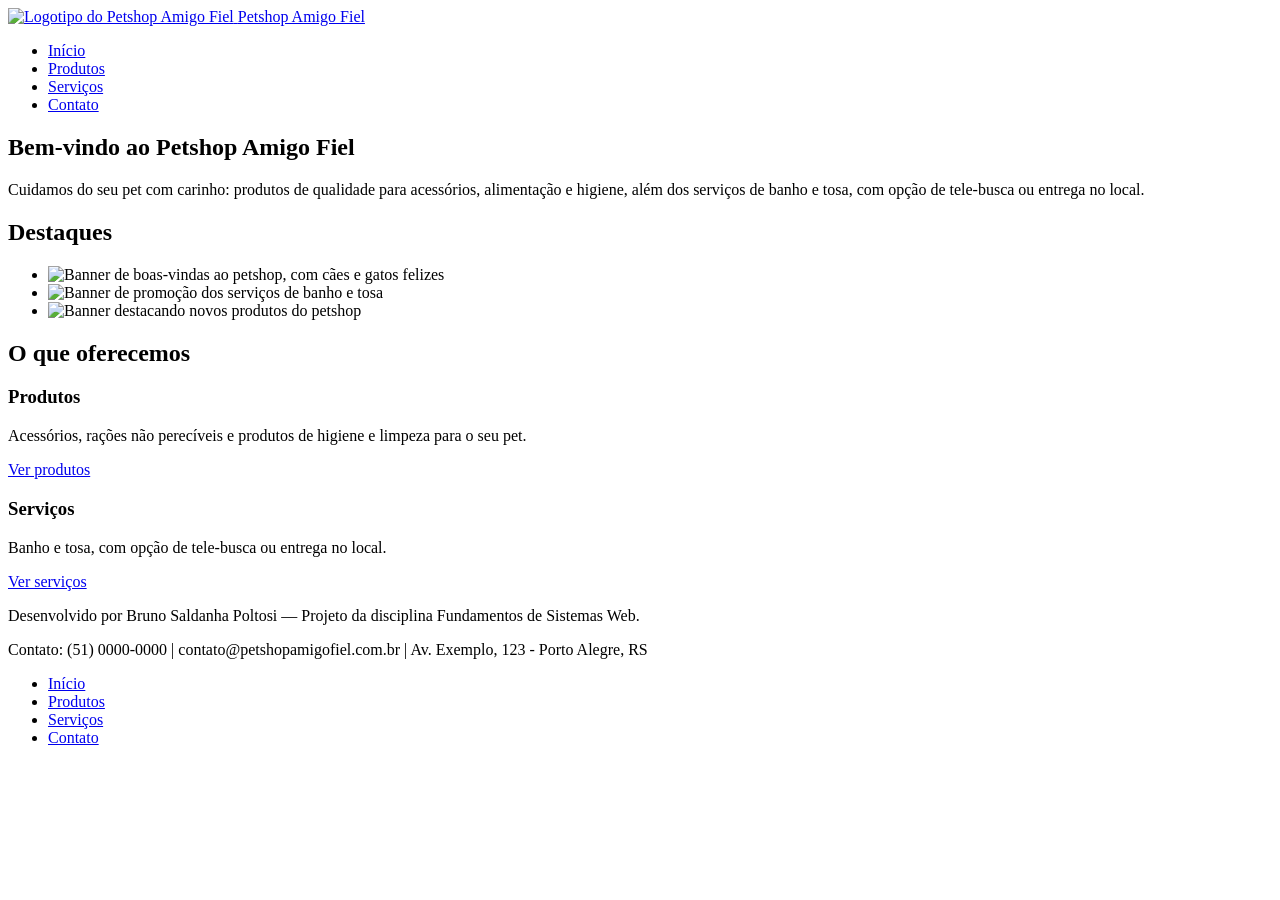
==== index.html @ 3f53be93 "Rename Index.html to index.html" ====
<!DOCTYPE html>
<html lang="pt-br">
<head>
  <meta charset="UTF-8">
  <meta name="viewport" content="width=device-width, initial-scale=1.0">
  <title>Petshop Amigo Fiel | Início</title>
</head>
<body>

  <!-- HEADER PADRÃO - manter idêntico em todas as páginas (index, produtos, servicos, contato) -->
  <header>
    <div class="container">
      <a href="index.html" class="logo-link">
        <img src="images/layout/logo-petshop.png" alt="Logotipo do Petshop Amigo Fiel" class="logo">
        <span class="site-title">Petshop Amigo Fiel</span>
      </a>
      <nav class="navbar">
        <ul class="navbar-nav">
          <li class="nav-item"><a class="nav-link" href="index.html">Início</a></li>
          <li class="nav-item"><a class="nav-link" href="produtos.html">Produtos</a></li>
          <li class="nav-item"><a class="nav-link" href="servicos.html">Serviços</a></li>
          <li class="nav-item"><a class="nav-link" href="contato.html">Contato</a></li>
        </ul>
      </nav>
    </div>
  </header>
  <!-- FIM DO HEADER PADRÃO -->

  <main>
    <div class="container">

      <section class="hero">
        <h1>Bem-vindo ao Petshop Amigo Fiel</h1>
        <p>
          Cuidamos do seu pet com carinho: produtos de qualidade para acessórios, alimentação
          e higiene, além dos serviços de banho e tosa, com opção de tele-busca ou entrega no local.
        </p>
      </section>
      <section id="carrossel-banners" class="banners">
        <h2>Destaques</h2>
        <ul class="banner-list">
          <li>
            <img src="images/banner/banner-boas-vindas.jpg" alt="Banner de boas-vindas ao petshop, com cães e gatos felizes">
          </li>
          <li>
            <img src="images/banner/banner-promocao-banho-tosa.jpg" alt="Banner de promoção dos serviços de banho e tosa">
          </li>
          <li>
            <img src="images/banner/banner-novos-produtos.jpg" alt="Banner destacando novos produtos do petshop">
          </li>
        </ul>
      </section>
      <section class="resumo">
        <h2>O que oferecemos</h2>
        <div class="row">
          <article class="col">
            <h3>Produtos</h3>
            <p>Acessórios, rações não perecíveis e produtos de higiene e limpeza para o seu pet.</p>
            <a href="produtos.html">Ver produtos</a>
          </article>
          <article class="col">
            <h3>Serviços</h3>
            <p>Banho e tosa, com opção de tele-busca ou entrega no local.</p>
            <a href="servicos.html">Ver serviços</a>
          </article>
        </div>
      </section>
    </div>
  </main>

  <!-- FOOTER PADRÃO - manter idêntico em todas as páginas -->
  <footer>
    <div class="container">
      <p>Desenvolvido por Bruno Saldanha Poltosi — Projeto da disciplina Fundamentos de Sistemas Web.</p>
      <p>Contato: (51) 0000-0000 | contato@petshopamigofiel.com.br | Av. Exemplo, 123 - Porto Alegre, RS</p>
      <nav>
        <ul class="footer-nav">
          <li><a href="index.html">Início</a></li>
          <li><a href="produtos.html">Produtos</a></li>
          <li><a href="servicos.html">Serviços</a></li>
          <li><a href="contato.html">Contato</a></li>
        </ul>
      </nav>
    </div>
  </footer>
  <!-- FIM DO FOOTER PADRÃO -->
</body>
</html>
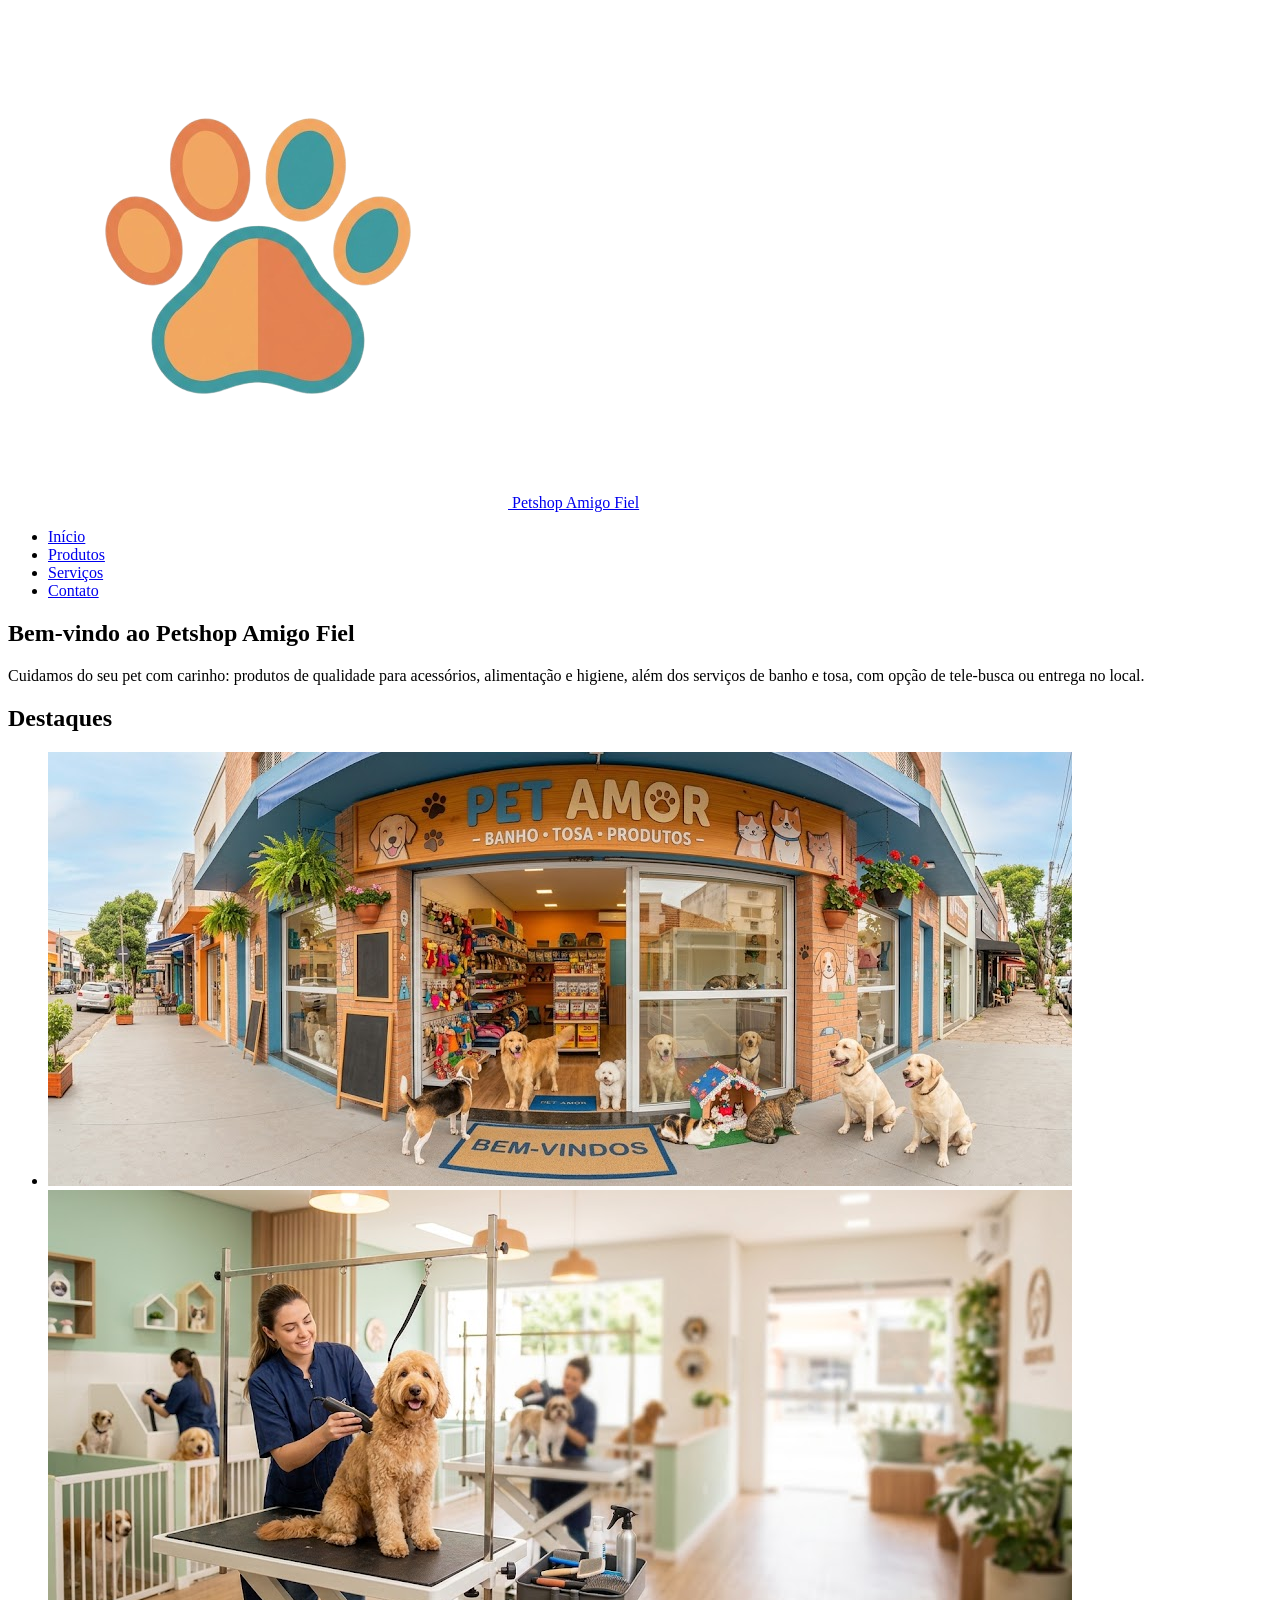
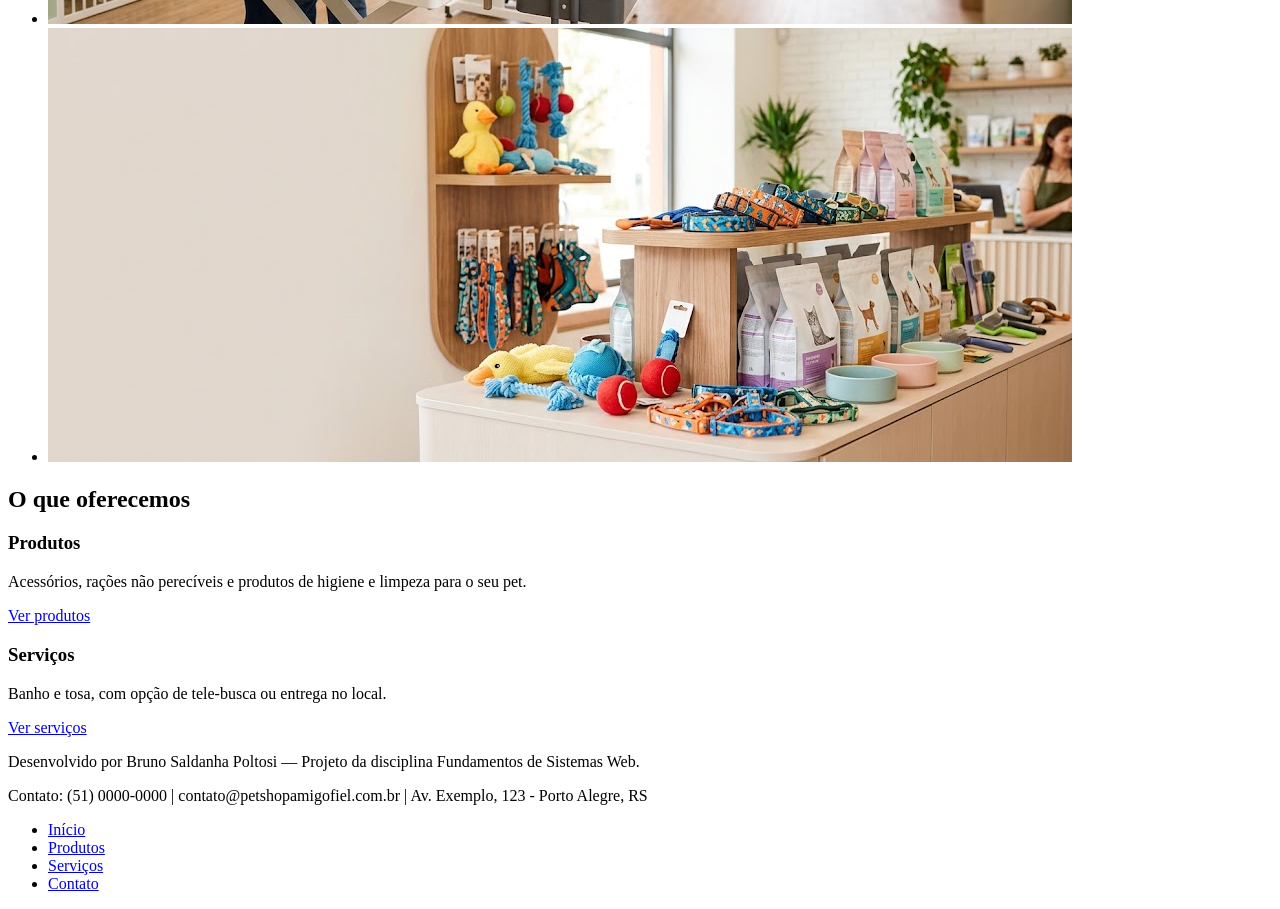
==== commit d5afbbf8: "Corrige a capitalização do atributo lang em arquivos HTML e altera títulos de serviços para h2" ====
--- a/index.html
+++ b/index.html
@@ -1,5 +1,5 @@
 <!DOCTYPE html>
-<html lang="pt-br">
+<html lang="pt-BR">
 <head>
   <meta charset="UTF-8">
   <meta name="viewport" content="width=device-width, initial-scale=1.0">
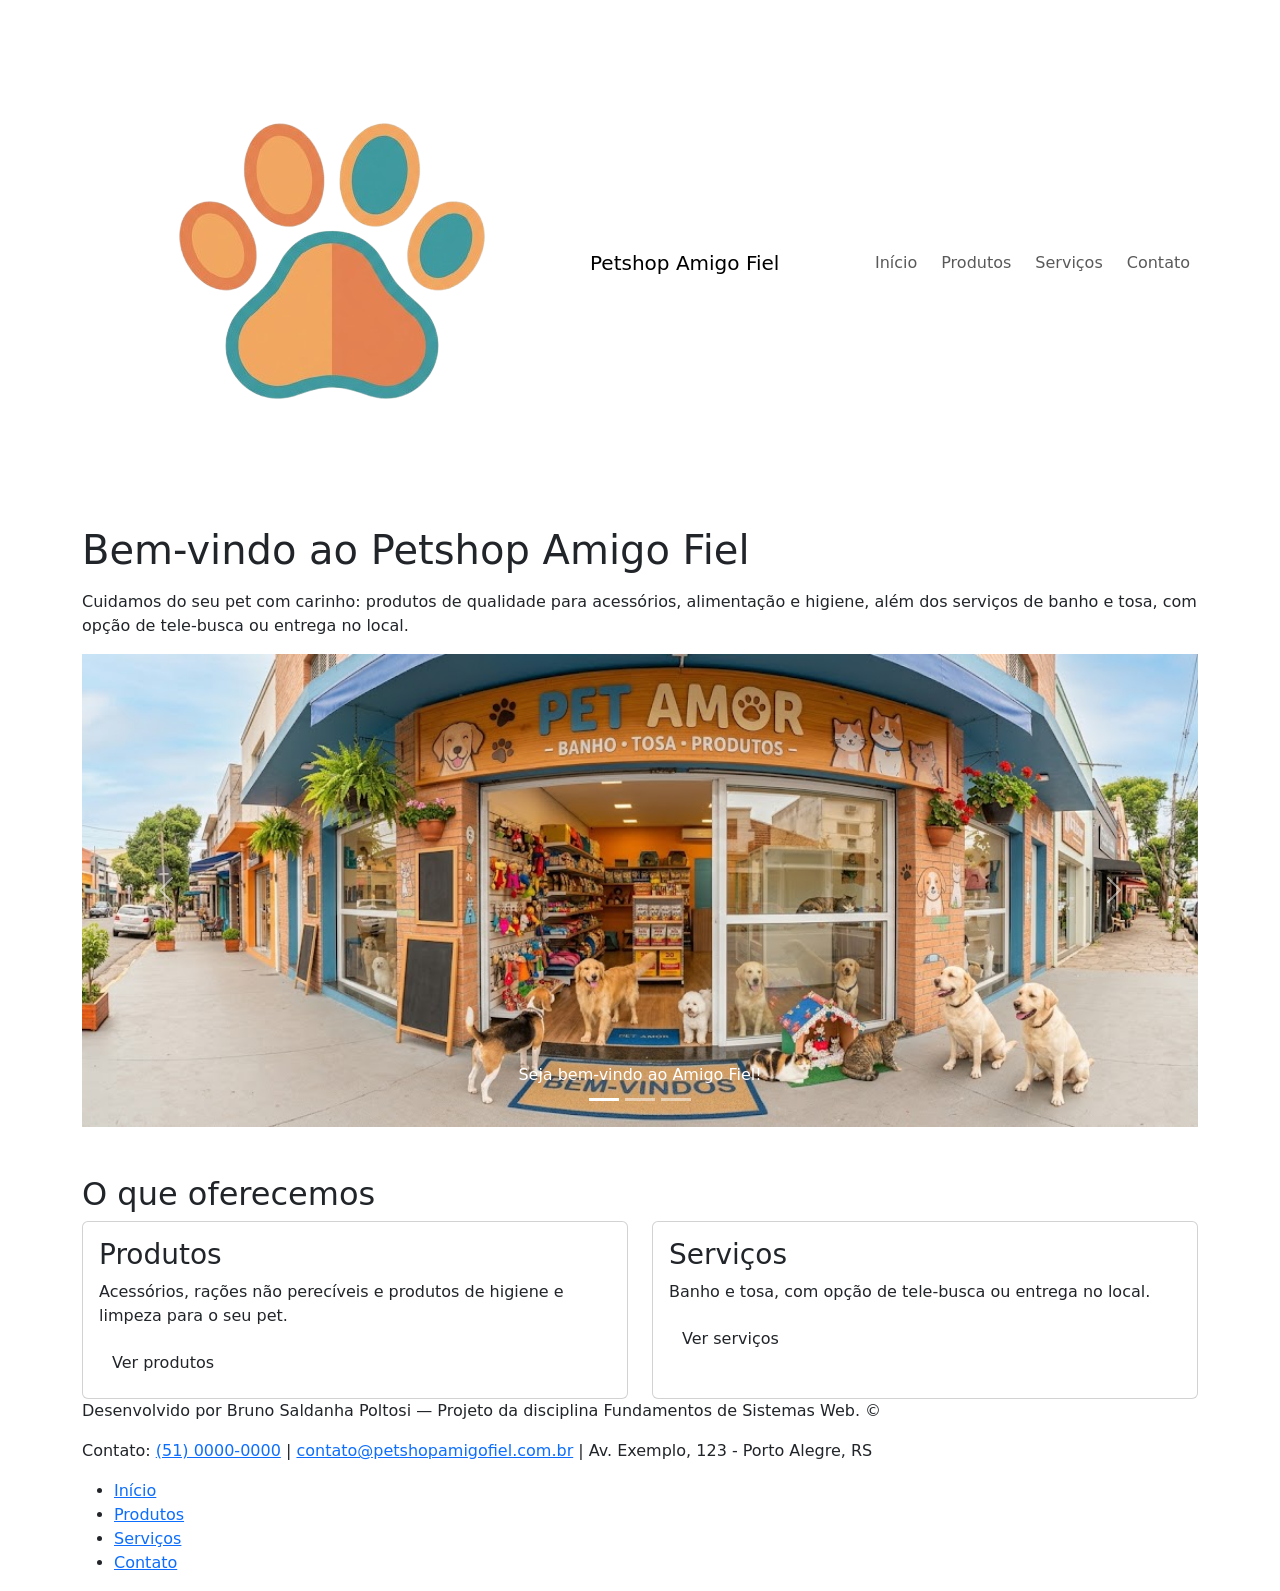
==== commit 80b54502: "Refactor HTML structure and enhance accessibility across index, produtos, and servicos pages - Updat" ====
--- a/index.html
+++ b/index.html
@@ -4,64 +4,123 @@
   <meta charset="UTF-8">
   <meta name="viewport" content="width=device-width, initial-scale=1.0">
   <title>Petshop Amigo Fiel | Início</title>
+
+  <!-- Tipografia da marca -->
+  <link rel="preconnect" href="https://fonts.googleapis.com">
+  <link rel="preconnect" href="https://fonts.gstatic.com" crossorigin>
+  <link href="https://fonts.googleapis.com/css2?family=Fraunces:opsz,wght@9..144,400;9..144,600;9..144,700&family=Nunito+Sans:wght@400;600;700&display=swap" rel="stylesheet">
+
+  <!-- Bootstrap 5.3 (CSS) -->
+  <link href="https://cdn.jsdelivr.net/npm/bootstrap@5.3.3/dist/css/bootstrap.min.css" rel="stylesheet">
+
+  <!-- Identidade visual própria do Petshop Amigo Fiel (carregada depois do Bootstrap para poder sobrescrevê-lo) -->
+  <link rel="stylesheet" href="css/estilo.css">
 </head>
 <body>
 
+  <!-- Link de acessibilidade: permite pular a navegação repetida via teclado -->
+  <a href="#conteudo-principal" class="visually-hidden-focusable skip-link">Pular para o conteúdo principal</a>
+
   <!-- HEADER PADRÃO - manter idêntico em todas as páginas (index, produtos, servicos, contato) -->
-  <header>
-    <div class="container">
-      <a href="index.html" class="logo-link">
-        <img src="images/layout/logo-petshop.png" alt="Logotipo do Petshop Amigo Fiel" class="logo">
-        <span class="site-title">Petshop Amigo Fiel</span>
-      </a>
-      <nav class="navbar">
-        <ul class="navbar-nav">
-          <li class="nav-item"><a class="nav-link" href="index.html">Início</a></li>
-          <li class="nav-item"><a class="nav-link" href="produtos.html">Produtos</a></li>
-          <li class="nav-item"><a class="nav-link" href="servicos.html">Serviços</a></li>
-          <li class="nav-item"><a class="nav-link" href="contato.html">Contato</a></li>
-        </ul>
-      </nav>
-    </div>
+  <header class="navbar-petshop">
+    <nav class="navbar navbar-expand-lg navbar-petshop" aria-label="Navegação principal">
+      <div class="container">
+        <a href="index.html" class="navbar-brand logo-link d-flex align-items-center gap-2">
+          <img src="images/layout/logo-petshop.png" alt="Logotipo do Petshop Amigo Fiel" class="logo">
+          <span class="site-title">Petshop Amigo Fiel</span>
+        </a>
+        <button class="navbar-toggler" type="button" data-bs-toggle="collapse" data-bs-target="#menuPrincipal"
+          aria-controls="menuPrincipal" aria-expanded="false" aria-label="Abrir menu de navegação">
+          <span class="navbar-toggler-icon"></span>
+        </button>
+        <div class="collapse navbar-collapse" id="menuPrincipal">
+          <ul class="navbar-nav ms-auto mb-2 mb-lg-0 gap-lg-2">
+            <li class="nav-item"><a class="nav-link" href="index.html">Início</a></li>
+            <li class="nav-item"><a class="nav-link" href="produtos.html">Produtos</a></li>
+            <li class="nav-item"><a class="nav-link" href="servicos.html">Serviços</a></li>
+            <li class="nav-item"><a class="nav-link" href="contato.html">Contato</a></li>
+          </ul>
+        </div>
+      </div>
+    </nav>
   </header>
   <!-- FIM DO HEADER PADRÃO -->
 
-  <main>
+  <main id="conteudo-principal" tabindex="-1">
     <div class="container">
 
       <section class="hero">
         <h1>Bem-vindo ao Petshop Amigo Fiel</h1>
+        <span class="marca-linha" aria-hidden="true"></span>
+        <p id="saudacao-dinamica" role="status"></p>
         <p>
           Cuidamos do seu pet com carinho: produtos de qualidade para acessórios, alimentação
           e higiene, além dos serviços de banho e tosa, com opção de tele-busca ou entrega no local.
         </p>
       </section>
-      <section id="carrossel-banners" class="banners">
-        <h2>Destaques</h2>
-        <ul class="banner-list">
-          <li>
-            <img src="images/banner/banner-boas-vindas.jpg" alt="Banner de boas-vindas ao petshop, com cães e gatos felizes">
-          </li>
-          <li>
-            <img src="images/banner/banner-promocao-banho-tosa.jpg" alt="Banner de promoção dos serviços de banho e tosa">
-          </li>
-          <li>
-            <img src="images/banner/banner-novos-produtos.jpg" alt="Banner destacando novos produtos do petshop">
-          </li>
-        </ul>
+
+      <!-- Carrossel Bootstrap com os destaques do petshop -->
+      <section class="banners" aria-label="Destaques do petshop">
+        <h2 class="visually-hidden">Destaques</h2>
+        <div id="carrossel-banners" class="carousel slide mb-5" data-bs-ride="carousel">
+          <div class="carousel-indicators">
+            <button type="button" data-bs-target="#carrossel-banners" data-bs-slide-to="0" class="active"
+              aria-current="true" aria-label="Slide 1: boas-vindas"></button>
+            <button type="button" data-bs-target="#carrossel-banners" data-bs-slide-to="1"
+              aria-label="Slide 2: promoção de banho e tosa"></button>
+            <button type="button" data-bs-target="#carrossel-banners" data-bs-slide-to="2"
+              aria-label="Slide 3: novos produtos"></button>
+          </div>
+          <div class="carousel-inner">
+            <div class="carousel-item active">
+              <img src="images/banner/banner-boas-vindas.jpg" class="d-block w-100"
+                alt="Banner de boas-vindas ao petshop, com cães e gatos felizes">
+              <div class="carousel-caption d-none d-md-block">
+                <p class="mb-0">Seja bem-vindo ao Amigo Fiel!</p>
+              </div>
+            </div>
+            <div class="carousel-item">
+              <img src="images/banner/banner-promocao-banho-tosa.jpg" class="d-block w-100"
+                alt="Banner de promoção dos serviços de banho e tosa">
+              <div class="carousel-caption d-none d-md-block">
+                <p class="mb-0">Promoção em banho e tosa este mês.</p>
+              </div>
+            </div>
+            <div class="carousel-item">
+              <img src="images/banner/banner-novos-produtos.jpg" class="d-block w-100"
+                alt="Banner destacando novos produtos do petshop">
+              <div class="carousel-caption d-none d-md-block">
+                <p class="mb-0">Confira as novidades em acessórios e ração.</p>
+              </div>
+            </div>
+          </div>
+          <button class="carousel-control-prev" type="button" data-bs-target="#carrossel-banners" data-bs-slide="prev">
+            <span class="carousel-control-prev-icon" aria-hidden="true"></span>
+            <span class="visually-hidden">Anterior</span>
+          </button>
+          <button class="carousel-control-next" type="button" data-bs-target="#carrossel-banners" data-bs-slide="next">
+            <span class="carousel-control-next-icon" aria-hidden="true"></span>
+            <span class="visually-hidden">Próximo</span>
+          </button>
+        </div>
       </section>
+
       <section class="resumo">
         <h2>O que oferecemos</h2>
-        <div class="row">
-          <article class="col">
-            <h3>Produtos</h3>
-            <p>Acessórios, rações não perecíveis e produtos de higiene e limpeza para o seu pet.</p>
-            <a href="produtos.html">Ver produtos</a>
+        <div class="row g-4">
+          <article class="col-md-6">
+            <div class="card produto-card h-100 p-3">
+              <h3 class="card-title">Produtos</h3>
+              <p class="card-text">Acessórios, rações não perecíveis e produtos de higiene e limpeza para o seu pet.</p>
+              <a href="produtos.html" class="btn btn-petshop-primario align-self-start">Ver produtos</a>
+            </div>
           </article>
-          <article class="col">
-            <h3>Serviços</h3>
-            <p>Banho e tosa, com opção de tele-busca ou entrega no local.</p>
-            <a href="servicos.html">Ver serviços</a>
+          <article class="col-md-6">
+            <div class="card servico-card h-100 p-3">
+              <h3 class="card-title">Serviços</h3>
+              <p class="card-text">Banho e tosa, com opção de tele-busca ou entrega no local.</p>
+              <a href="servicos.html" class="btn btn-petshop-secundario align-self-start">Ver serviços</a>
+            </div>
           </article>
         </div>
       </section>
@@ -71,9 +130,9 @@
   <!-- FOOTER PADRÃO - manter idêntico em todas as páginas -->
   <footer>
     <div class="container">
-      <p>Desenvolvido por Bruno Saldanha Poltosi — Projeto da disciplina Fundamentos de Sistemas Web.</p>
-      <p>Contato: (51) 0000-0000 | contato@petshopamigofiel.com.br | Av. Exemplo, 123 - Porto Alegre, RS</p>
-      <nav>
+      <p>Desenvolvido por Bruno Saldanha Poltosi — Projeto da disciplina Fundamentos de Sistemas Web. &copy; <span id="ano-atual"></span></p>
+      <p>Contato: <a href="tel:+555100000000">(51) 0000-0000</a> | <a href="mailto:contato@petshopamigofiel.com.br">contato@petshopamigofiel.com.br</a> | Av. Exemplo, 123 - Porto Alegre, RS</p>
+      <nav aria-label="Navegação do rodapé">
         <ul class="footer-nav">
           <li><a href="index.html">Início</a></li>
           <li><a href="produtos.html">Produtos</a></li>
@@ -84,5 +143,9 @@
     </div>
   </footer>
   <!-- FIM DO FOOTER PADRÃO -->
+
+  <!-- Bootstrap Bundle (inclui Popper, necessário para o navbar e o carrossel) -->
+  <script src="https://cdn.jsdelivr.net/npm/bootstrap@5.3.3/dist/js/bootstrap.bundle.min.js"></script>
+  <script src="js/main.js"></script>
 </body>
-</html>
+</html>
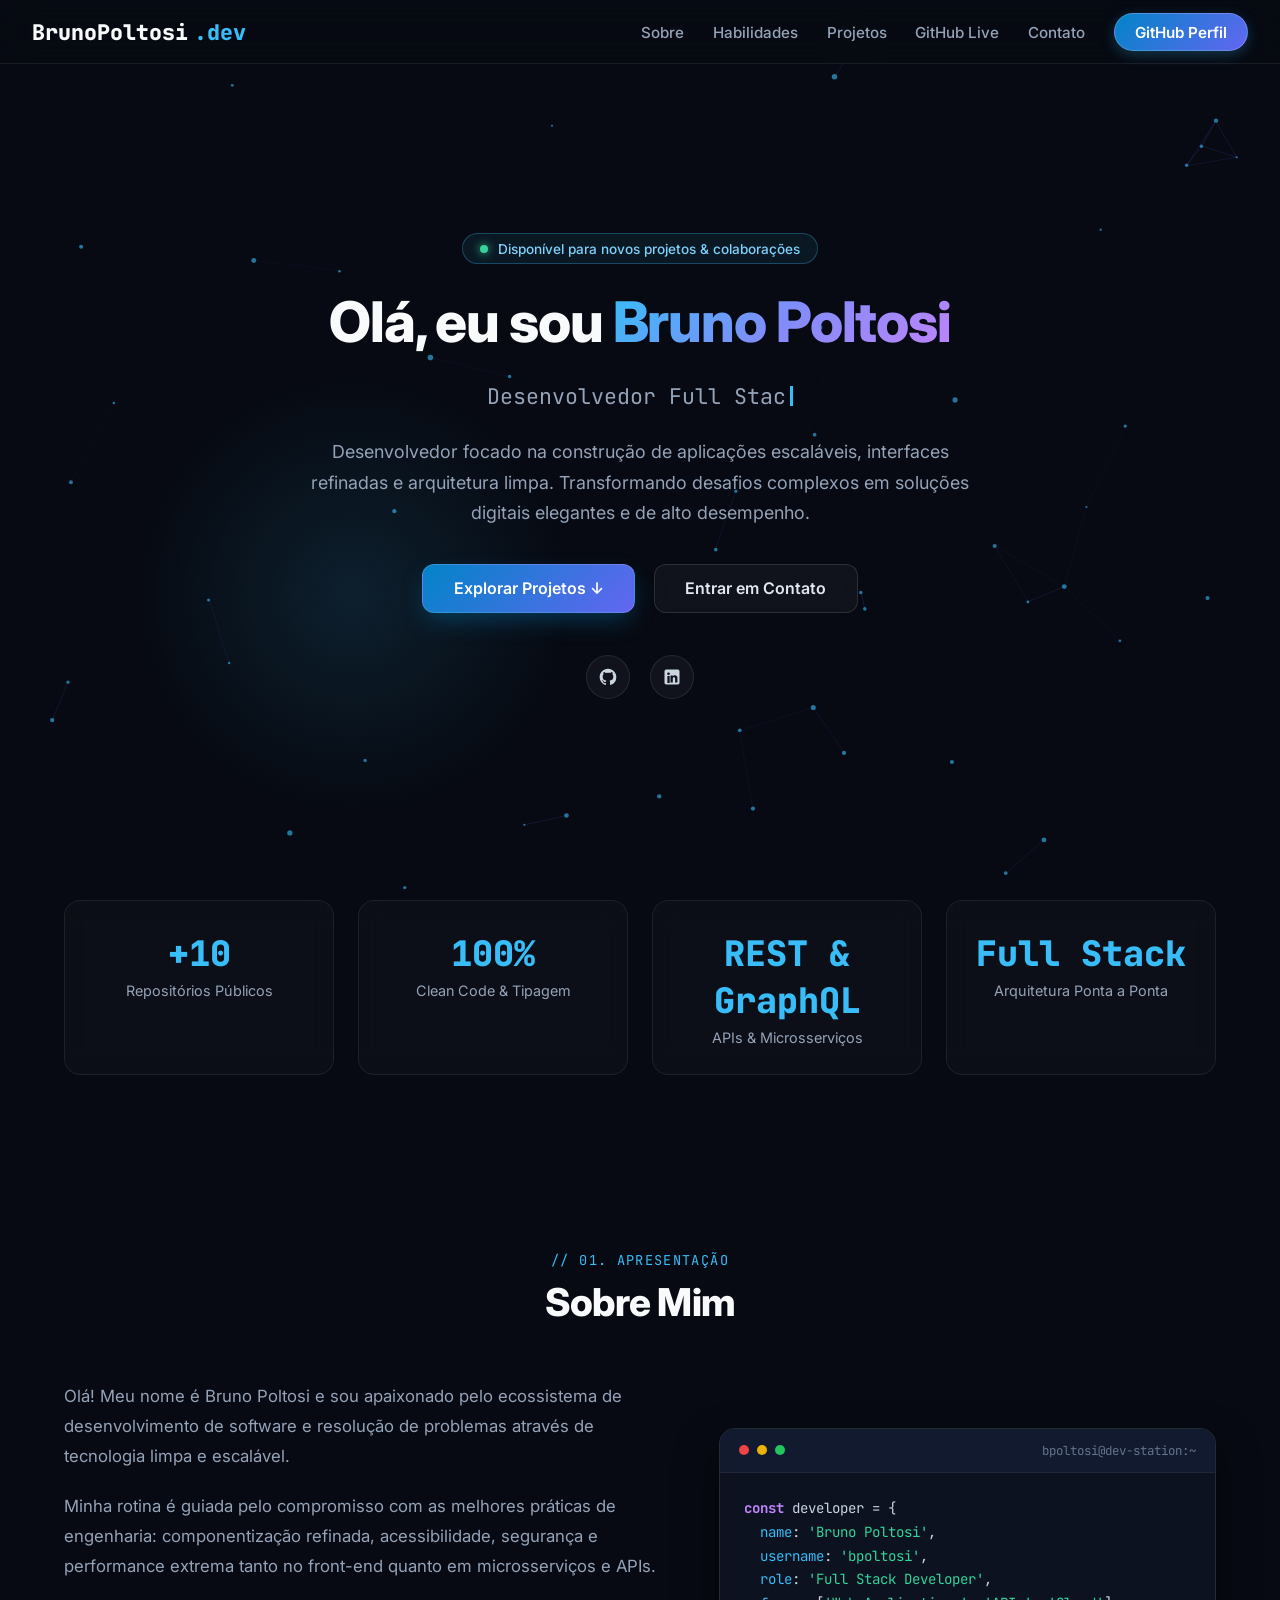
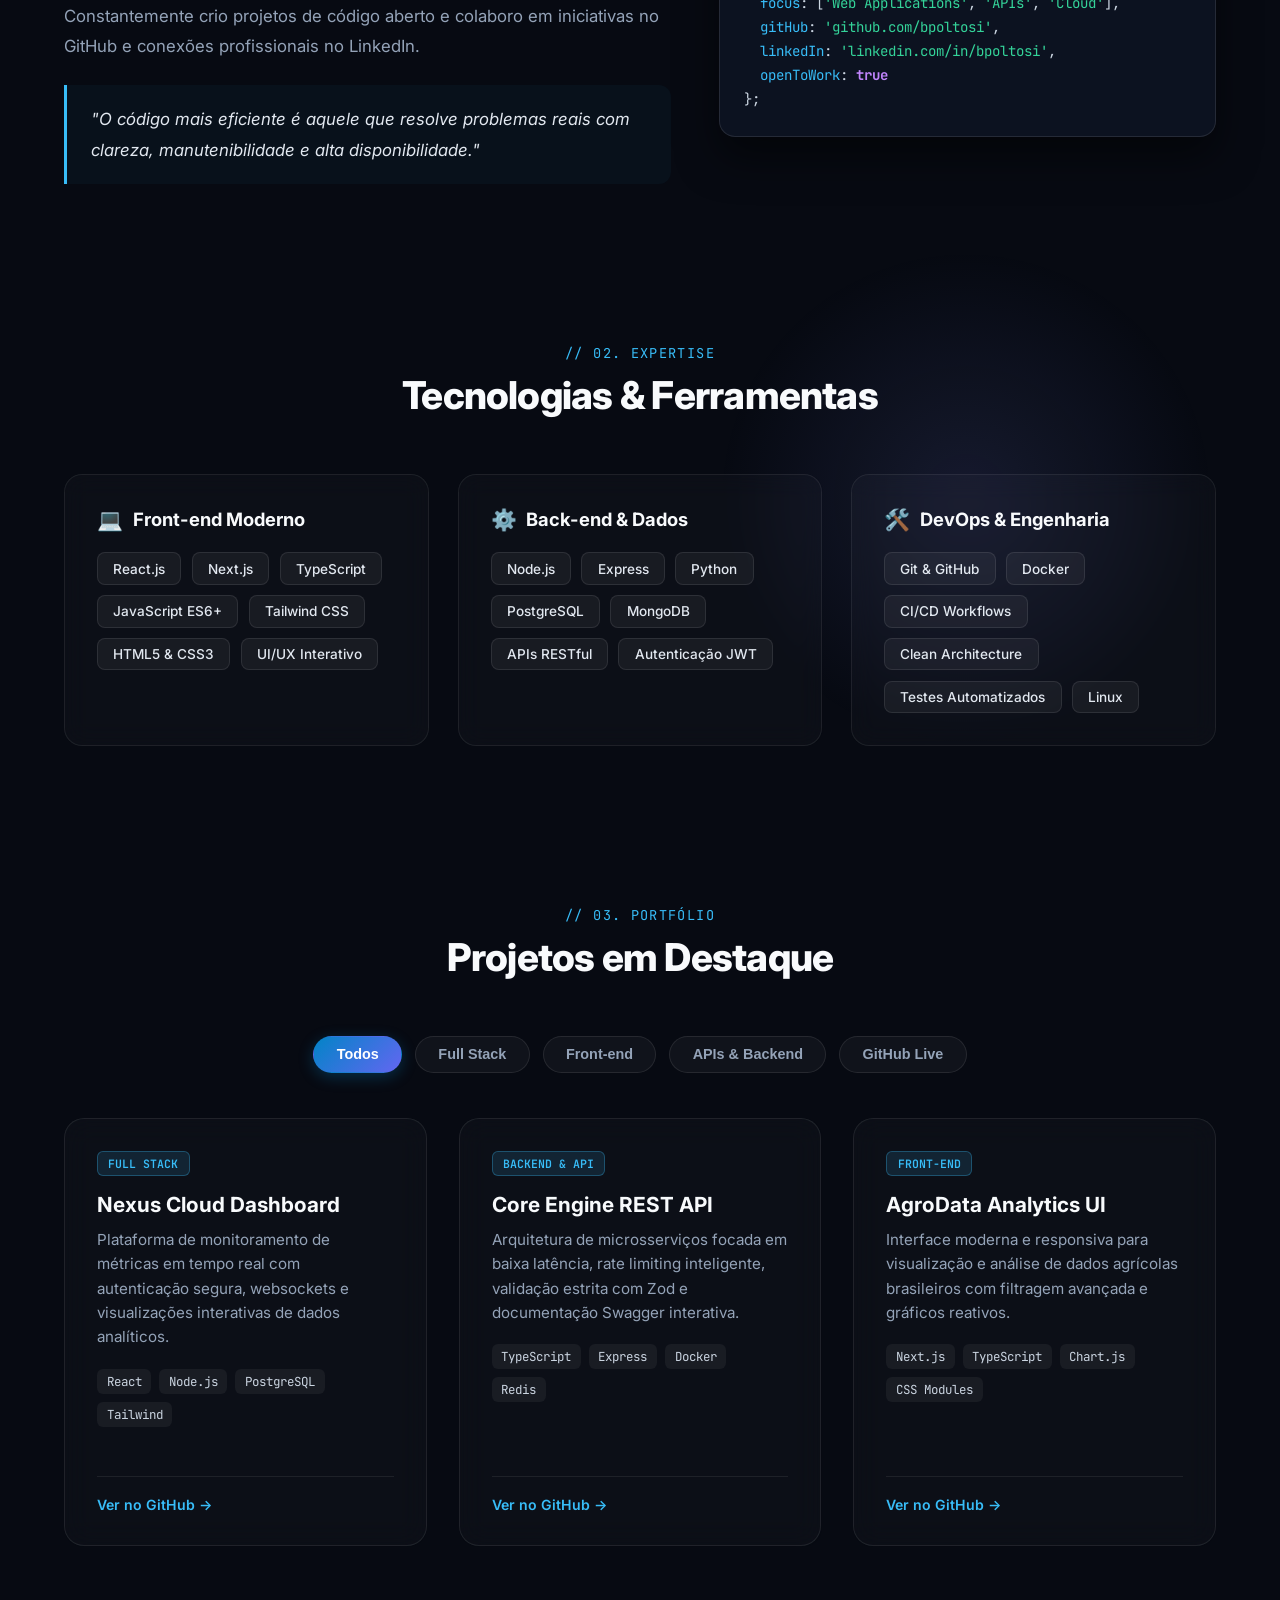
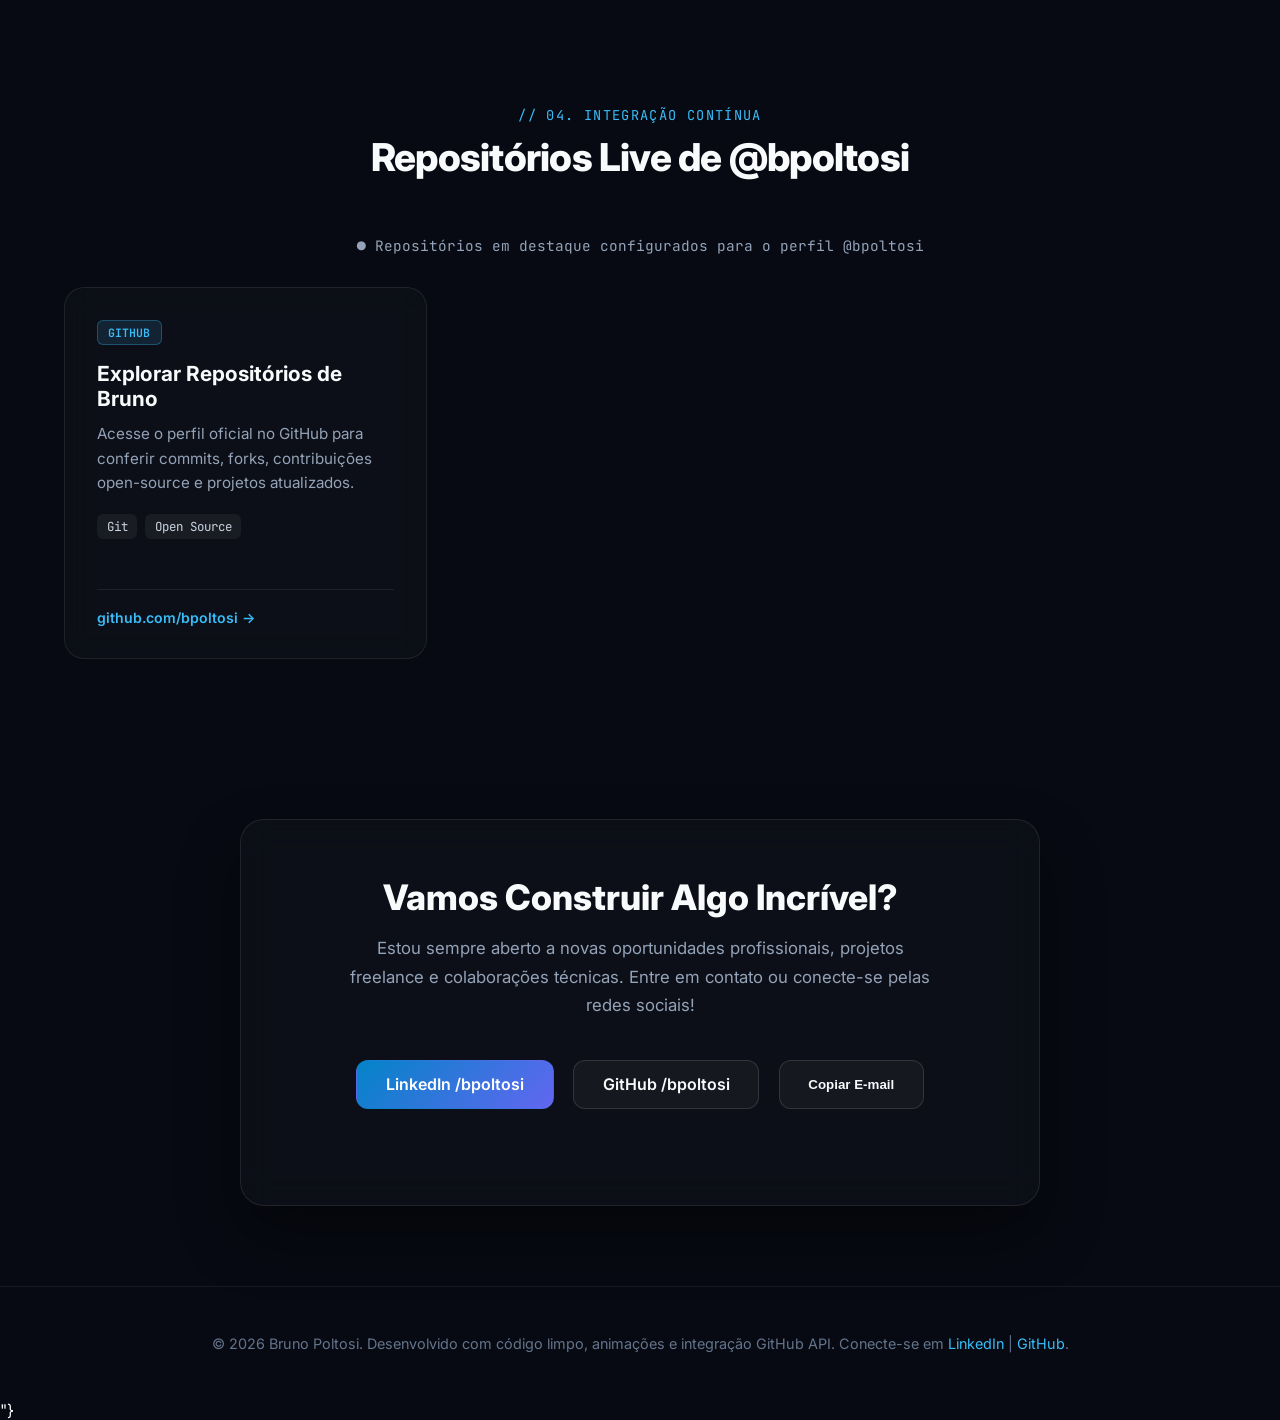
==== commit d51104e3: "Create index.html" ====
--- a/index.html
+++ b/index.html
@@ -1,151 +1 @@
-<!DOCTYPE html>
-<html lang="pt-BR">
-<head>
-  <meta charset="UTF-8">
-  <meta name="viewport" content="width=device-width, initial-scale=1.0">
-  <title>Petshop Amigo Fiel | Início</title>
-
-  <!-- Tipografia da marca -->
-  <link rel="preconnect" href="https://fonts.googleapis.com">
-  <link rel="preconnect" href="https://fonts.gstatic.com" crossorigin>
-  <link href="https://fonts.googleapis.com/css2?family=Fraunces:opsz,wght@9..144,400;9..144,600;9..144,700&family=Nunito+Sans:wght@400;600;700&display=swap" rel="stylesheet">
-
-  <!-- Bootstrap 5.3 (CSS) -->
-  <link href="https://cdn.jsdelivr.net/npm/bootstrap@5.3.3/dist/css/bootstrap.min.css" rel="stylesheet">
-
-  <!-- Identidade visual própria do Petshop Amigo Fiel (carregada depois do Bootstrap para poder sobrescrevê-lo) -->
-  <link rel="stylesheet" href="css/estilo.css">
-</head>
-<body>
-
-  <!-- Link de acessibilidade: permite pular a navegação repetida via teclado -->
-  <a href="#conteudo-principal" class="visually-hidden-focusable skip-link">Pular para o conteúdo principal</a>
-
-  <!-- HEADER PADRÃO - manter idêntico em todas as páginas (index, produtos, servicos, contato) -->
-  <header class="navbar-petshop">
-    <nav class="navbar navbar-expand-lg navbar-petshop" aria-label="Navegação principal">
-      <div class="container">
-        <a href="index.html" class="navbar-brand logo-link d-flex align-items-center gap-2">
-          <img src="images/layout/logo-petshop.png" alt="Logotipo do Petshop Amigo Fiel" class="logo">
-          <span class="site-title">Petshop Amigo Fiel</span>
-        </a>
-        <button class="navbar-toggler" type="button" data-bs-toggle="collapse" data-bs-target="#menuPrincipal"
-          aria-controls="menuPrincipal" aria-expanded="false" aria-label="Abrir menu de navegação">
-          <span class="navbar-toggler-icon"></span>
-        </button>
-        <div class="collapse navbar-collapse" id="menuPrincipal">
-          <ul class="navbar-nav ms-auto mb-2 mb-lg-0 gap-lg-2">
-            <li class="nav-item"><a class="nav-link" href="index.html">Início</a></li>
-            <li class="nav-item"><a class="nav-link" href="produtos.html">Produtos</a></li>
-            <li class="nav-item"><a class="nav-link" href="servicos.html">Serviços</a></li>
-            <li class="nav-item"><a class="nav-link" href="contato.html">Contato</a></li>
-          </ul>
-        </div>
-      </div>
-    </nav>
-  </header>
-  <!-- FIM DO HEADER PADRÃO -->
-
-  <main id="conteudo-principal" tabindex="-1">
-    <div class="container">
-
-      <section class="hero">
-        <h1>Bem-vindo ao Petshop Amigo Fiel</h1>
-        <span class="marca-linha" aria-hidden="true"></span>
-        <p id="saudacao-dinamica" role="status"></p>
-        <p>
-          Cuidamos do seu pet com carinho: produtos de qualidade para acessórios, alimentação
-          e higiene, além dos serviços de banho e tosa, com opção de tele-busca ou entrega no local.
-        </p>
-      </section>
-
-      <!-- Carrossel Bootstrap com os destaques do petshop -->
-      <section class="banners" aria-label="Destaques do petshop">
-        <h2 class="visually-hidden">Destaques</h2>
-        <div id="carrossel-banners" class="carousel slide mb-5" data-bs-ride="carousel">
-          <div class="carousel-indicators">
-            <button type="button" data-bs-target="#carrossel-banners" data-bs-slide-to="0" class="active"
-              aria-current="true" aria-label="Slide 1: boas-vindas"></button>
-            <button type="button" data-bs-target="#carrossel-banners" data-bs-slide-to="1"
-              aria-label="Slide 2: promoção de banho e tosa"></button>
-            <button type="button" data-bs-target="#carrossel-banners" data-bs-slide-to="2"
-              aria-label="Slide 3: novos produtos"></button>
-          </div>
-          <div class="carousel-inner">
-            <div class="carousel-item active">
-              <img src="images/banner/banner-boas-vindas.jpg" class="d-block w-100"
-                alt="Banner de boas-vindas ao petshop, com cães e gatos felizes">
-              <div class="carousel-caption d-none d-md-block">
-                <p class="mb-0">Seja bem-vindo ao Amigo Fiel!</p>
-              </div>
-            </div>
-            <div class="carousel-item">
-              <img src="images/banner/banner-promocao-banho-tosa.jpg" class="d-block w-100"
-                alt="Banner de promoção dos serviços de banho e tosa">
-              <div class="carousel-caption d-none d-md-block">
-                <p class="mb-0">Promoção em banho e tosa este mês.</p>
-              </div>
-            </div>
-            <div class="carousel-item">
-              <img src="images/banner/banner-novos-produtos.jpg" class="d-block w-100"
-                alt="Banner destacando novos produtos do petshop">
-              <div class="carousel-caption d-none d-md-block">
-                <p class="mb-0">Confira as novidades em acessórios e ração.</p>
-              </div>
-            </div>
-          </div>
-          <button class="carousel-control-prev" type="button" data-bs-target="#carrossel-banners" data-bs-slide="prev">
-            <span class="carousel-control-prev-icon" aria-hidden="true"></span>
-            <span class="visually-hidden">Anterior</span>
-          </button>
-          <button class="carousel-control-next" type="button" data-bs-target="#carrossel-banners" data-bs-slide="next">
-            <span class="carousel-control-next-icon" aria-hidden="true"></span>
-            <span class="visually-hidden">Próximo</span>
-          </button>
-        </div>
-      </section>
-
-      <section class="resumo">
-        <h2>O que oferecemos</h2>
-        <div class="row g-4">
-          <article class="col-md-6">
-            <div class="card produto-card h-100 p-3">
-              <h3 class="card-title">Produtos</h3>
-              <p class="card-text">Acessórios, rações não perecíveis e produtos de higiene e limpeza para o seu pet.</p>
-              <a href="produtos.html" class="btn btn-petshop-primario align-self-start">Ver produtos</a>
-            </div>
-          </article>
-          <article class="col-md-6">
-            <div class="card servico-card h-100 p-3">
-              <h3 class="card-title">Serviços</h3>
-              <p class="card-text">Banho e tosa, com opção de tele-busca ou entrega no local.</p>
-              <a href="servicos.html" class="btn btn-petshop-secundario align-self-start">Ver serviços</a>
-            </div>
-          </article>
-        </div>
-      </section>
-    </div>
-  </main>
-
-  <!-- FOOTER PADRÃO - manter idêntico em todas as páginas -->
-  <footer>
-    <div class="container">
-      <p>Desenvolvido por Bruno Saldanha Poltosi — Projeto da disciplina Fundamentos de Sistemas Web. &copy; <span id="ano-atual"></span></p>
-      <p>Contato: <a href="tel:+555100000000">(51) 0000-0000</a> | <a href="mailto:contato@petshopamigofiel.com.br">contato@petshopamigofiel.com.br</a> | Av. Exemplo, 123 - Porto Alegre, RS</p>
-      <nav aria-label="Navegação do rodapé">
-        <ul class="footer-nav">
-          <li><a href="index.html">Início</a></li>
-          <li><a href="produtos.html">Produtos</a></li>
-          <li><a href="servicos.html">Serviços</a></li>
-          <li><a href="contato.html">Contato</a></li>
-        </ul>
-      </nav>
-    </div>
-  </footer>
-  <!-- FIM DO FOOTER PADRÃO -->
-
-  <!-- Bootstrap Bundle (inclui Popper, necessário para o navbar e o carrossel) -->
-  <script src="https://cdn.jsdelivr.net/npm/bootstrap@5.3.3/dist/js/bootstrap.bundle.min.js"></script>
-  <script src="js/main.js"></script>
-</body>
-</html>+<!DOCTYPE html><html lang='pt-BR'><head><meta charset='UTF-8'><meta name='viewport' content='width=device-width, initial-scale=1.0'><title>Bruno Poltosi | Portfólio & Engenharia de Software</title><link rel='preconnect' href='https://fonts.googleapis.com'><link rel='preconnect' href='https://fonts.gstatic.com' crossorigin><link href='https://fonts.googleapis.com/css2?family=Inter:wght@300;400;500;600;700;800&family=JetBrains+Mono:wght@400;500;700&display=swap' rel='stylesheet'><style>* { margin: 0; padding: 0; box-sizing: border-box; } html { scroll-behavior: smooth; } body { background-color: #070a12; color: #f8fafc; font-family: 'Inter', sans-serif; overflow-x: hidden; position: relative; min-height: 100vh; } canvas#bg-canvas { position: fixed; top: 0; left: 0; width: 100vw; height: 100vh; z-index: 0; pointer-events: none; } .glow-orb-1 { position: absolute; top: 8%; left: 10%; width: 450px; height: 450px; background: radial-gradient(circle, rgba(56, 189, 248, 0.12), transparent 70%); border-radius: 50%; pointer-events: none; z-index: 0; animation: pulseGlow 9s ease-in-out infinite alternate; } .glow-orb-2 { position: absolute; top: 40%; right: 5%; width: 500px; height: 500px; background: radial-gradient(circle, rgba(129, 140, 248, 0.12), transparent 70%); border-radius: 50%; pointer-events: none; z-index: 0; animation: pulseGlow 12s ease-in-out infinite alternate-reverse; } @keyframes pulseGlow { 0% { transform: scale(0.9) translate(0, 0); opacity: 0.6; } 100% { transform: scale(1.15) translate(30px, 40px); opacity: 1; } } .wrapper { position: relative; z-index: 1; max-width: 1200px; margin: 0 auto; padding: 0 1.5rem; } nav.navbar { position: fixed; top: 0; left: 0; width: 100%; z-index: 100; backdrop-filter: blur(18px); background: rgba(7, 10, 18, 0.8); border-bottom: 1px solid rgba(255, 255, 255, 0.08); padding: 1.1rem 2rem; display: flex; justify-content: space-between; align-items: center; transition: all 0.3s ease; } .nav-logo { font-size: 1.35rem; font-weight: 800; text-decoration: none; color: #f8fafc; font-family: 'JetBrains Mono', monospace; display: flex; align-items: center; gap: 0.4rem; } .nav-logo span.dot { color: #38bdf8; } .nav-links { display: flex; gap: 1.8rem; align-items: center; list-style: none; } .nav-links a { color: #94a3b8; text-decoration: none; font-size: 0.95rem; font-weight: 500; transition: color 0.25s ease; position: relative; } .nav-links a:hover { color: #38bdf8; } .nav-cta { padding: 0.55rem 1.25rem; border-radius: 9999px; background: linear-gradient(135deg, #0284c7, #6366f1); color: #ffffff !important; font-weight: 600 !important; border: 1px solid rgba(255, 255, 255, 0.2); box-shadow: 0 4px 14px rgba(56, 189, 248, 0.25); transition: transform 0.2s ease, box-shadow 0.2s ease !important; } .nav-cta:hover { transform: translateY(-2px); box-shadow: 0 6px 20px rgba(99, 102, 241, 0.4); } .menu-btn { display: none; background: transparent; border: none; color: #f8fafc; font-size: 1.5rem; cursor: pointer; } .hero { min-height: 100vh; display: flex; align-items: center; justify-content: center; padding-top: 6rem; padding-bottom: 4rem; text-align: center; } .hero-content { max-width: 860px; display: flex; flex-direction: column; align-items: center; gap: 1.6rem; } .status-pill { display: inline-flex; align-items: center; gap: 0.6rem; padding: 0.4rem 1.1rem; border-radius: 9999px; background: rgba(56, 189, 248, 0.08); border: 1px solid rgba(56, 189, 248, 0.3); font-size: 0.85rem; font-weight: 500; color: #7dd3fc; animation: fadeInDown 0.8s ease backwards; } .status-indicator { width: 8px; height: 8px; border-radius: 50%; background: #34d399; box-shadow: 0 0 10px #34d399; animation: pulseDot 2s infinite; } @keyframes pulseDot { 0%, 100% { transform: scale(1); opacity: 1; } 50% { transform: scale(1.4); opacity: 0.6; } } .hero h1 { font-size: 3.5rem; font-weight: 800; line-height: 1.15; letter-spacing: -0.02em; animation: fadeInUp 0.9s ease backwards 0.1s; } .hero h1 span.gradient-text { background: linear-gradient(135deg, #38bdf8 0%, #818cf8 50%, #c084fc 100%); -webkit-background-clip: text; -webkit-text-fill-color: transparent; } .typewriter-container { font-family: 'JetBrains Mono', monospace; font-size: 1.35rem; color: #94a3b8; min-height: 2rem; display: flex; align-items: center; justify-content: center; gap: 0.2rem; animation: fadeInUp 0.9s ease backwards 0.2s; } .type-cursor { display: inline-block; width: 3px; height: 1.25rem; background: #38bdf8; animation: blink 1s step-end infinite; } @keyframes blink { 0%, 100% { opacity: 1; } 50% { opacity: 0; } } .hero-desc { font-size: 1.12rem; color: #94a3b8; max-width: 680px; line-height: 1.7; animation: fadeInUp 0.9s ease backwards 0.3s; } .hero-actions { display: flex; gap: 1.2rem; flex-wrap: wrap; justify-content: center; margin-top: 0.6rem; animation: fadeInUp 0.9s ease backwards 0.4s; } .btn-primary { padding: 0.85rem 1.9rem; border-radius: 12px; background: linear-gradient(135deg, #0284c7, #6366f1); color: #fff; text-decoration: none; font-weight: 600; display: inline-flex; align-items: center; gap: 0.5rem; box-shadow: 0 10px 25px -5px rgba(2, 132, 199, 0.4); transition: all 0.25s ease; border: 1px solid rgba(255, 255, 255, 0.15); } .btn-primary:hover { transform: translateY(-3px); box-shadow: 0 16px 30px -5px rgba(99, 102, 241, 0.5); } .btn-secondary { padding: 0.85rem 1.9rem; border-radius: 12px; background: rgba(255, 255, 255, 0.04); color: #e2e8f0; text-decoration: none; font-weight: 600; border: 1px solid rgba(255, 255, 255, 0.12); backdrop-filter: blur(8px); display: inline-flex; align-items: center; gap: 0.5rem; transition: all 0.25s ease; } .btn-secondary:hover { background: rgba(255, 255, 255, 0.08); border-color: #38bdf8; color: #38bdf8; transform: translateY(-3px); } .hero-socials { display: flex; gap: 1.2rem; margin-top: 1rem; animation: fadeInUp 0.9s ease backwards 0.5s; } .social-badge { display: flex; align-items: center; justify-content: center; width: 44px; height: 44px; border-radius: 50%; background: rgba(255, 255, 255, 0.04); border: 1px solid rgba(255, 255, 255, 0.09); color: #cbd5e1; text-decoration: none; transition: all 0.25s ease; } .social-badge:hover { color: #38bdf8; border-color: #38bdf8; transform: translateY(-3px); background: rgba(56, 189, 248, 0.1); } .stats-bar { display: grid; grid-template-columns: repeat(auto-fit, minmax(220px, 1fr)); gap: 1.5rem; margin-bottom: 6rem; } .stat-card { background: rgba(255, 255, 255, 0.025); border: 1px solid rgba(255, 255, 255, 0.07); backdrop-filter: blur(12px); border-radius: 16px; padding: 1.8rem; text-align: center; transition: transform 0.3s ease, border-color 0.3s ease; } .stat-card:hover { transform: translateY(-5px); border-color: rgba(56, 189, 248, 0.3); } .stat-number { font-size: 2.2rem; font-weight: 800; font-family: 'JetBrains Mono', monospace; color: #38bdf8; margin-bottom: 0.3rem; } .stat-label { font-size: 0.9rem; color: #94a3b8; } section { padding: 5rem 0; } .section-header { text-align: center; margin-bottom: 3.5rem; } .section-tag { font-family: 'JetBrains Mono', monospace; font-size: 0.85rem; color: #38bdf8; text-transform: uppercase; letter-spacing: 0.1em; margin-bottom: 0.6rem; display: block; } .section-title { font-size: 2.4rem; font-weight: 800; letter-spacing: -0.02em; } .about-grid { display: grid; grid-template-columns: 1.1fr 0.9fr; gap: 3rem; align-items: center; } .about-text p { color: #94a3b8; line-height: 1.8; font-size: 1.05rem; margin-bottom: 1.2rem; } .highlight-box { background: rgba(56, 189, 248, 0.04); border-left: 3px solid #38bdf8; padding: 1.2rem 1.5rem; border-radius: 0 12px 12px 0; margin-top: 1.5rem; } .highlight-box p { color: #e2e8f0; margin-bottom: 0; font-style: italic; } .about-card-terminal { background: #0c1220; border: 1px solid rgba(255, 255, 255, 0.1); border-radius: 16px; overflow: hidden; box-shadow: 0 20px 40px rgba(0, 0, 0, 0.5); font-family: 'JetBrains Mono', monospace; font-size: 0.88rem; } .terminal-header { background: #111a2e; padding: 0.8rem 1.2rem; display: flex; align-items: center; gap: 0.5rem; border-bottom: 1px solid rgba(255, 255, 255, 0.06); } .dot-term { width: 10px; height: 10px; border-radius: 50%; } .dot-term.red { background: #ef4444; } .dot-term.yellow { background: #eab308; } .dot-term.green { background: #22c55e; } .terminal-title { margin-left: auto; color: #64748b; font-size: 0.78rem; } .terminal-body { padding: 1.5rem; line-height: 1.7; color: #cbd5e1; } .token-kw { color: #c084fc; font-weight: bold; } .token-str { color: #34d399; } .token-key { color: #38bdf8; } .skills-container { display: grid; grid-template-columns: repeat(auto-fit, minmax(280px, 1fr)); gap: 1.8rem; } .skill-category { background: rgba(255, 255, 255, 0.025); border: 1px solid rgba(255, 255, 255, 0.07); border-radius: 18px; padding: 2rem; backdrop-filter: blur(12px); transition: all 0.3s ease; } .skill-category:hover { border-color: rgba(99, 102, 241, 0.4); transform: translateY(-4px); } .skill-cat-title { font-size: 1.15rem; font-weight: 700; color: #f8fafc; margin-bottom: 1.3rem; display: flex; align-items: center; gap: 0.6rem; } .skill-cat-icon { font-size: 1.3rem; } .skill-badges { display: flex; flex-wrap: wrap; gap: 0.65rem; } .skill-tag { padding: 0.45rem 0.95rem; border-radius: 8px; background: rgba(255, 255, 255, 0.05); border: 1px solid rgba(255, 255, 255, 0.09); font-size: 0.85rem; font-weight: 500; color: #e2e8f0; transition: all 0.2s ease; } .skill-tag:hover { background: rgba(56, 189, 248, 0.15); border-color: #38bdf8; color: #38bdf8; transform: translateY(-2px); } .filter-tabs { display: flex; justify-content: center; gap: 0.8rem; margin-bottom: 2.8rem; flex-wrap: wrap; } .filter-btn { padding: 0.6rem 1.4rem; border-radius: 9999px; background: rgba(255, 255, 255, 0.04); border: 1px solid rgba(255, 255, 255, 0.09); color: #94a3b8; font-weight: 600; font-size: 0.9rem; cursor: pointer; transition: all 0.25s ease; } .filter-btn:hover, .filter-btn.active { background: linear-gradient(135deg, #0284c7, #6366f1); color: #ffffff; border-color: transparent; box-shadow: 0 4px 15px rgba(2, 132, 199, 0.3); } .projects-grid { display: grid; grid-template-columns: repeat(auto-fill, minmax(340px, 1fr)); gap: 2rem; } .project-card { background: rgba(255, 255, 255, 0.025); border: 1px solid rgba(255, 255, 255, 0.08); border-radius: 20px; padding: 2rem; display: flex; flex-direction: column; justify-content: space-between; backdrop-filter: blur(14px); transition: transform 0.3s ease, border-color 0.3s ease, box-shadow 0.3s ease; position: relative; overflow: hidden; } .project-card:hover { transform: translateY(-7px); border-color: rgba(56, 189, 248, 0.4); box-shadow: 0 20px 40px -10px rgba(0, 0, 0, 0.6), 0 0 20px rgba(56, 189, 248, 0.15); } .project-card-top { margin-bottom: 1.5rem; } .card-header-flex { display: flex; justify-content: space-between; align-items: flex-start; margin-bottom: 1rem; } .card-badge { display: inline-block; font-size: 0.72rem; font-family: 'JetBrains Mono', monospace; font-weight: 600; text-transform: uppercase; padding: 0.25rem 0.65rem; border-radius: 6px; background: rgba(56, 189, 248, 0.12); color: #38bdf8; border: 1px solid rgba(56, 189, 248, 0.3); } .project-title { font-size: 1.3rem; font-weight: 700; color: #f8fafc; margin-bottom: 0.7rem; } .project-desc { color: #94a3b8; font-size: 0.95rem; line-height: 1.6; } .project-tech { display: flex; flex-wrap: wrap; gap: 0.5rem; margin-top: 1.2rem; } .tech-pill { font-size: 0.78rem; font-family: 'JetBrains Mono', monospace; padding: 0.25rem 0.6rem; border-radius: 6px; background: rgba(255, 255, 255, 0.05); color: #cbd5e1; } .project-links { display: flex; gap: 1rem; margin-top: 1.6rem; padding-top: 1.2rem; border-top: 1px solid rgba(255, 255, 255, 0.07); } .link-btn { color: #38bdf8; text-decoration: none; font-size: 0.88rem; font-weight: 600; display: inline-flex; align-items: center; gap: 0.4rem; transition: all 0.2s ease; } .link-btn:hover { color: #818cf8; transform: translateX(3px); } .github-live-status { text-align: center; margin-bottom: 2rem; font-size: 0.9rem; font-family: 'JetBrains Mono', monospace; } .contact-box { background: rgba(255, 255, 255, 0.025); border: 1px solid rgba(255, 255, 255, 0.09); border-radius: 24px; padding: 3.5rem 2.5rem; backdrop-filter: blur(16px); text-align: center; max-width: 800px; margin: 0 auto; box-shadow: 0 30px 60px rgba(0, 0, 0, 0.4); } .contact-title { font-size: 2.2rem; font-weight: 800; margin-bottom: 1rem; } .contact-desc { color: #94a3b8; font-size: 1.05rem; line-height: 1.7; max-width: 580px; margin: 0 auto 2.5rem; } .contact-channels { display: flex; flex-wrap: wrap; justify-content: center; gap: 1.2rem; margin-bottom: 2.5rem; } .channel-btn { padding: 0.85rem 1.8rem; border-radius: 12px; font-weight: 600; text-decoration: none; display: inline-flex; align-items: center; gap: 0.6rem; transition: all 0.25s ease; border: 1px solid rgba(255, 255, 255, 0.12); background: rgba(255, 255, 255, 0.04); color: #f8fafc; cursor: pointer; } .channel-btn:hover { border-color: #38bdf8; background: rgba(56, 189, 248, 0.1); color: #38bdf8; transform: translateY(-3px); } .channel-btn.highlight { background: linear-gradient(135deg, #0284c7, #6366f1); border-color: transparent; color: #fff; } .channel-btn.highlight:hover { transform: translateY(-3px); box-shadow: 0 10px 25px rgba(99, 102, 241, 0.4); color: #fff; } .copy-feedback { display: none; font-size: 0.85rem; color: #34d399; margin-top: 0.8rem; font-family: 'JetBrains Mono', monospace; } .copy-feedback.active { display: block; animation: fadeInDown 0.3s ease; } footer { border-top: 1px solid rgba(255, 255, 255, 0.07); padding: 3rem 0; text-align: center; color: #64748b; font-size: 0.9rem; position: relative; z-index: 1; } footer a { color: #38bdf8; text-decoration: none; } .reveal { opacity: 0; transform: translateY(35px); transition: opacity 0.8s ease, transform 0.8s ease; } .reveal.active { opacity: 1; transform: translateY(0); } @keyframes fadeInUp { from { opacity: 0; transform: translateY(25px); } to { opacity: 1; transform: translateY(0); } } @keyframes fadeInDown { from { opacity: 0; transform: translateY(-15px); } to { opacity: 1; transform: translateY(0); } } @media (max-width: 768px) { .hero h1 { font-size: 2.4rem; } .about-grid { grid-template-columns: 1fr; } .nav-links { display: none; position: absolute; top: 100%; left: 0; width: 100%; background: #0c1220; border-bottom: 1px solid rgba(255, 255, 255, 0.1); padding: 2rem; flex-direction: column; gap: 1.5rem; text-align: center; } .nav-links.mobile-open { display: flex; } .menu-btn { display: block; } .projects-grid { grid-template-columns: 1fr; } }</style></head><body><canvas id='bg-canvas'></canvas><div class='glow-orb-1'></div><div class='glow-orb-2'></div><nav class='navbar'><a href='#' class='nav-logo'>BrunoPoltosi<span class='dot'>.dev</span></a><ul class='nav-links' id='nav-links'><li><a href='#sobre'>Sobre</a></li><li><a href='#habilidades'>Habilidades</a></li><li><a href='#projetos'>Projetos</a></li><li><a href='#github-live'>GitHub Live</a></li><li><a href='#contato'>Contato</a></li><li><a href='https://github.com/bpoltosi' target='_blank' rel='noopener noreferrer' class='nav-cta'>GitHub Perfil</a></li></ul><button class='menu-btn' id='menu-toggle' aria-label='Abrir Menu'>&#9776;</button></nav><main class='wrapper'><section class='hero'><div class='hero-content'><div class='status-pill'><span class='status-indicator'></span><span>Disponível para novos projetos & colaborações</span></div><h1>Olá, eu sou <span class='gradient-text'>Bruno Poltosi</span></h1><div class='typewriter-container'><span id='typewriter-text'></span><span class='type-cursor'></span></div><p class='hero-desc'>Desenvolvedor focado na construção de aplicações escaláveis, interfaces refinadas e arquitetura limpa. Transformando desafios complexos em soluções digitais elegantes e de alto desempenho.</p><div class='hero-actions'><a href='#projetos' class='btn-primary'>Explorar Projetos &darr;</a><a href='#contato' class='btn-secondary'>Entrar em Contato</a></div><div class='hero-socials'><a href='https://github.com/bpoltosi' target='_blank' rel='noopener noreferrer' class='social-badge' title='GitHub bpoltosi'><svg width='20' height='20' fill='currentColor' viewBox='0 0 24 24'><path fill-rule='evenodd' clip-rule='evenodd' d='M12 2C6.477 2 2 6.484 2 12.017c0 4.425 2.865 8.18 6.839 9.504.5.092.682-.217.682-.483 0-.237-.008-.868-.013-1.703-2.782.605-3.369-1.343-3.369-1.343-.454-1.158-1.11-1.466-1.11-1.466-.908-.62.069-.608.069-.608 1.003.07 1.53 1.032 1.53 1.032.892 1.53 2.341 1.088 2.91.832.092-.647.35-1.088.636-1.338-2.22-.253-4.555-1.113-4.555-4.951 0-1.093.39-1.988 1.029-2.688-.103-.253-.446-1.272.098-2.65 0 0 .84-.27 2.75 1.026A9.564 9.564 0 0112 6.844c.85.004 1.705.115 2.504.337 1.909-1.296 2.747-1.027 2.747-1.027.546 1.379.202 2.398.1 2.651.64.7 1.028 1.595 1.028 2.688 0 3.848-2.339 4.695-4.566 4.943.359.309.678.92.678 1.855 0 1.338-.012 2.419-.012 2.747 0 .268.18.58.688.482A10.019 10.019 0 0022 12.017C22 6.484 17.522 2 12 2z'/></svg></a><a href='https://linkedin.com/in/bpoltosi' target='_blank' rel='noopener noreferrer' class='social-badge' title='LinkedIn bpoltosi'><svg width='20' height='20' fill='currentColor' viewBox='0 0 24 24'><path d='M19 3a2 2 0 0 1 2 2v14a2 2 0 0 1-2 2H5a2 2 0 0 1-2-2V5a2 2 0 0 1 2-2h14m-.5 15.5v-5.3a3.26 3.26 0 0 0-3.26-3.26c-.85 0-1.84.52-2.28 1.3v-1.11h-2.79v8.37h2.79v-4.93c0-.77.62-1.4 1.39-1.4a1.4 1.4 0 0 1 1.4 1.4v4.93h2.75M6.46 10.9v8.37H9.2V10.9H6.46M7.83 6.45a1.64 1.64 0 1 0 0 3.28 1.64 1.64 0 0 0 0-3.28z'/></svg></a></div></div></section><div class='stats-bar reveal'><div class='stat-card'><div class='stat-number' id='stat-repos'>+10</div><div class='stat-label'>Repositórios Públicos</div></div><div class='stat-card'><div class='stat-number'>100%</div><div class='stat-label'>Clean Code & Tipagem</div></div><div class='stat-card'><div class='stat-number'>REST & GraphQL</div><div class='stat-label'>APIs & Microsserviços</div></div><div class='stat-card'><div class='stat-number'>Full Stack</div><div class='stat-label'>Arquitetura Ponta a Ponta</div></div></div><section id='sobre' class='reveal'><div class='section-header'><span class='section-tag'>// 01. Apresentação</span><h2 class='section-title'>Sobre Mim</h2></div><div class='about-grid'><div class='about-text'><p>Olá! Meu nome é Bruno Poltosi e sou apaixonado pelo ecossistema de desenvolvimento de software e resolução de problemas através de tecnologia limpa e escalável.</p><p>Minha rotina é guiada pelo compromisso com as melhores práticas de engenharia: componentização refinada, acessibilidade, segurança e performance extrema tanto no front-end quanto em microsserviços e APIs.</p><p>Constantemente crio projetos de código aberto e colaboro em iniciativas no GitHub e conexões profissionais no LinkedIn.</p><div class='highlight-box'><p>&quot;O código mais eficiente é aquele que resolve problemas reais com clareza, manutenibilidade e alta disponibilidade.&quot;</p></div></div><div class='about-card-terminal'><div class='terminal-header'><span class='dot-term red'></span><span class='dot-term yellow'></span><span class='dot-term green'></span><span class='terminal-title'>bpoltosi@dev-station:~</span></div><div class='terminal-body'><span class='token-kw'>const</span> developer = {<br>&nbsp;&nbsp;<span class='token-key'>name</span>: <span class='token-str'>'Bruno Poltosi'</span>,<br>&nbsp;&nbsp;<span class='token-key'>username</span>: <span class='token-str'>'bpoltosi'</span>,<br>&nbsp;&nbsp;<span class='token-key'>role</span>: <span class='token-str'>'Full Stack Developer'</span>,<br>&nbsp;&nbsp;<span class='token-key'>focus</span>: [<span class='token-str'>'Web Applications'</span>, <span class='token-str'>'APIs'</span>, <span class='token-str'>'Cloud'</span>],<br>&nbsp;&nbsp;<span class='token-key'>gitHub</span>: <span class='token-str'>'github.com/bpoltosi'</span>,<br>&nbsp;&nbsp;<span class='token-key'>linkedIn</span>: <span class='token-str'>'linkedin.com/in/bpoltosi'</span>,<br>&nbsp;&nbsp;<span class='token-key'>openToWork</span>: <span class='token-kw'>true</span><br>};</div></div></div></section><section id='habilidades' class='reveal'><div class='section-header'><span class='section-tag'>// 02. Expertise</span><h2 class='section-title'>Tecnologias & Ferramentas</h2></div><div class='skills-container'><div class='skill-category'><div class='skill-cat-title'><span class='skill-cat-icon'>💻</span> Front-end Moderno</div><div class='skill-badges'><span class='skill-tag'>React.js</span><span class='skill-tag'>Next.js</span><span class='skill-tag'>TypeScript</span><span class='skill-tag'>JavaScript ES6+</span><span class='skill-tag'>Tailwind CSS</span><span class='skill-tag'>HTML5 & CSS3</span><span class='skill-tag'>UI/UX Interativo</span></div></div><div class='skill-category'><div class='skill-cat-title'><span class='skill-cat-icon'>⚙️</span> Back-end & Dados</div><div class='skill-badges'><span class='skill-tag'>Node.js</span><span class='skill-tag'>Express</span><span class='skill-tag'>Python</span><span class='skill-tag'>PostgreSQL</span><span class='skill-tag'>MongoDB</span><span class='skill-tag'>APIs RESTful</span><span class='skill-tag'>Autenticação JWT</span></div></div><div class='skill-category'><div class='skill-cat-title'><span class='skill-cat-icon'>🛠️</span> DevOps & Engenharia</div><div class='skill-badges'><span class='skill-tag'>Git & GitHub</span><span class='skill-tag'>Docker</span><span class='skill-tag'>CI/CD Workflows</span><span class='skill-tag'>Clean Architecture</span><span class='skill-tag'>Testes Automatizados</span><span class='skill-tag'>Linux</span></div></div></div></section><section id='projetos' class='reveal'><div class='section-header'><span class='section-tag'>// 03. Portfólio</span><h2 class='section-title'>Projetos em Destaque</h2></div><div class='filter-tabs'><button class='filter-btn active' data-filter='all'>Todos</button><button class='filter-btn' data-filter='fullstack'>Full Stack</button><button class='filter-btn' data-filter='frontend'>Front-end</button><button class='filter-btn' data-filter='api'>APIs & Backend</button><button class='filter-btn' data-filter='github'>GitHub Live</button></div><div class='projects-grid' id='projects-container'><div class='project-card' data-category='fullstack'><div class='project-card-top'><div class='card-header-flex'><span class='card-badge'>Full Stack</span></div><h3 class='project-title'>Nexus Cloud Dashboard</h3><p class='project-desc'>Plataforma de monitoramento de métricas em tempo real com autenticação segura, websockets e visualizações interativas de dados analíticos.</p><div class='project-tech'><span class='tech-pill'>React</span><span class='tech-pill'>Node.js</span><span class='tech-pill'>PostgreSQL</span><span class='tech-pill'>Tailwind</span></div></div><div class='project-links'><a href='https://github.com/bpoltosi' target='_blank' rel='noopener noreferrer' class='link-btn'>Ver no GitHub &rarr;</a></div></div><div class='project-card' data-category='api'><div class='project-card-top'><div class='card-header-flex'><span class='card-badge'>Backend & API</span></div><h3 class='project-title'>Core Engine REST API</h3><p class='project-desc'>Arquitetura de microsserviços focada em baixa latência, rate limiting inteligente, validação estrita com Zod e documentação Swagger interativa.</p><div class='project-tech'><span class='tech-pill'>TypeScript</span><span class='tech-pill'>Express</span><span class='tech-pill'>Docker</span><span class='tech-pill'>Redis</span></div></div><div class='project-links'><a href='https://github.com/bpoltosi' target='_blank' rel='noopener noreferrer' class='link-btn'>Ver no GitHub &rarr;</a></div></div><div class='project-card' data-category='frontend'><div class='project-card-top'><div class='card-header-flex'><span class='card-badge'>Front-end</span></div><h3 class='project-title'>AgroData Analytics UI</h3><p class='project-desc'>Interface moderna e responsiva para visualização e análise de dados agrícolas brasileiros com filtragem avançada e gráficos reativos.</p><div class='project-tech'><span class='tech-pill'>Next.js</span><span class='tech-pill'>TypeScript</span><span class='tech-pill'>Chart.js</span><span class='tech-pill'>CSS Modules</span></div></div><div class='project-links'><a href='https://github.com/bpoltosi' target='_blank' rel='noopener noreferrer' class='link-btn'>Ver no GitHub &rarr;</a></div></div></div></section><section id='github-live' class='reveal'><div class='section-header'><span class='section-tag'>// 04. Integração Contínua</span><h2 class='section-title'>Repositórios Live de @bpoltosi</h2></div><div class='github-live-status' id='gh-status-text'>Buscando repositórios mais recentes na API do GitHub...</div><div class='projects-grid' id='github-repos-container'></div></section><section id='contato' class='reveal'><div class='contact-box'><h2 class='contact-title'>Vamos Construir Algo Incrível?</h2><p class='contact-desc'>Estou sempre aberto a novas oportunidades profissionais, projetos freelance e colaborações técnicas. Entre em contato ou conecte-se pelas redes sociais!</p><div class='contact-channels'><a href='https://linkedin.com/in/bpoltosi' target='_blank' rel='noopener noreferrer' class='channel-btn highlight'>LinkedIn /bpoltosi</a><a href='https://github.com/bpoltosi' target='_blank' rel='noopener noreferrer' class='channel-btn'>GitHub /bpoltosi</a><button class='channel-btn' id='copy-email-btn'>Copiar E-mail</button></div><div class='copy-feedback' id='copy-toast'>&#10003; E-mail (contato.bpoltosi@gmail.com) copiado com sucesso!</div></div></section></main><footer><div class='wrapper'><p>&copy; 2026 Bruno Poltosi. Desenvolvido com código limpo, animações e integração GitHub API. Conecte-se em <a href='https://linkedin.com/in/bpoltosi' target='_blank' rel='noopener noreferrer'>LinkedIn</a> | <a href='https://github.com/bpoltosi' target='_blank' rel='noopener noreferrer'>GitHub</a>.</p></div></footer><script>(function(){ const canvas = document.getElementById('bg-canvas'); const ctx = canvas.getContext('2d'); let w = canvas.width = window.innerWidth; let h = canvas.height = window.innerHeight; window.addEventListener('resize', function(){ w = canvas.width = window.innerWidth; h = canvas.height = window.innerHeight; createParticles(); }); const particles = []; const totalParticles = 48; const mouse = { x: null, y: null }; window.addEventListener('mousemove', function(e){ mouse.x = e.clientX; mouse.y = e.clientY; }); window.addEventListener('mouseleave', function(){ mouse.x = null; mouse.y = null; }); function Particle() { this.x = Math.random() * w; this.y = Math.random() * h; this.vx = (Math.random() - 0.5) * 1.1; this.vy = (Math.random() - 0.5) * 1.1; this.radius = Math.random() * 1.8 + 1; } Particle.prototype.update = function() { this.x += this.vx; this.y += this.vy; if (this.x < 0 || this.x > w) this.vx *= -1; if (this.y < 0 || this.y > h) this.vy *= -1; if (mouse.x !== null && mouse.y !== null) { const dx = mouse.x - this.x; const dy = mouse.y - this.y; const dist = Math.sqrt(dx * dx + dy * dy); if (dist < 110) { this.x -= (dx / dist) * 1.8; this.y -= (dy / dist) * 1.8; } } }; Particle.prototype.draw = function() { ctx.beginPath(); ctx.arc(this.x, this.y, this.radius, 0, Math.PI * 2); ctx.fillStyle = 'rgba(56, 189, 248, 0.6)'; ctx.fill(); }; function createParticles() { particles.length = 0; for (let i = 0; i < totalParticles; i++) { particles.push(new Particle()); } } createParticles(); function animateCanvas() { ctx.clearRect(0, 0, w, h); for (let i = 0; i < particles.length; i++) { particles[i].update(); particles[i].draw(); for (let j = i + 1; j < particles.length; j++) { const dx = particles[i].x - particles[j].x; const dy = particles[i].y - particles[j].y; const dist = Math.sqrt(dx * dx + dy * dy); if (dist < 115) { ctx.beginPath(); ctx.moveTo(particles[i].x, particles[i].y); ctx.lineTo(particles[j].x, particles[j].y); ctx.strokeStyle = 'rgba(99, 102, 241, ' + (1 - dist / 115) * 0.22 + ')'; ctx.lineWidth = 1; ctx.stroke(); } } } requestAnimationFrame(animateCanvas); } animateCanvas(); const words = ['Desenvolvedor Full Stack', 'Engenheiro de Software', 'Apaixonado por Clean Code', 'Especialista em APIs & Web']; let wordIdx = 0; let charIdx = 0; let isDeleting = false; const typeEl = document.getElementById('typewriter-text'); function runTypewriter() { const current = words[wordIdx]; if (isDeleting) { typeEl.textContent = current.substring(0, charIdx - 1); charIdx--; } else { typeEl.textContent = current.substring(0, charIdx + 1); charIdx++; } let delay = isDeleting ? 40 : 85; if (!isDeleting && charIdx === current.length) { delay = 1800; isDeleting = true; } else if (isDeleting && charIdx === 0) { isDeleting = false; wordIdx = (wordIdx + 1) % words.length; delay = 350; } setTimeout(runTypewriter, delay); } runTypewriter(); const observer = new IntersectionObserver(function(entries) { entries.forEach(function(entry) { if (entry.isIntersecting) { entry.target.classList.add('active'); } }); }, { threshold: 0.1 }); document.querySelectorAll('.reveal').forEach(function(el) { observer.observe(el); }); const menuBtn = document.getElementById('menu-toggle'); const navLinks = document.getElementById('nav-links'); menuBtn.addEventListener('click', function() { navLinks.classList.toggle('mobile-open'); }); navLinks.querySelectorAll('a').forEach(function(link) { link.addEventListener('click', function() { navLinks.classList.remove('mobile-open'); }); }); const filterBtns = document.querySelectorAll('.filter-btn'); filterBtns.forEach(function(btn) { btn.addEventListener('click', function() { filterBtns.forEach(function(b) { b.classList.remove('active'); }); btn.classList.add('active'); const filter = btn.getAttribute('data-filter'); const cards = document.querySelectorAll('#projects-container .project-card, #github-repos-container .project-card'); cards.forEach(function(card) { const cat = card.getAttribute('data-category'); if (filter === 'all' || cat === filter) { card.style.display = 'flex'; } else { card.style.display = 'none'; } }); }); }); const copyBtn = document.getElementById('copy-email-btn'); const copyToast = document.getElementById('copy-toast'); copyBtn.addEventListener('click', function() { const email = 'contato.bpoltosi@gmail.com'; navigator.clipboard.writeText(email).then(function() { copyToast.classList.add('active'); setTimeout(function() { copyToast.classList.remove('active'); }, 3000); }).catch(function() { prompt('Copie o e-mail abaixo:', email); }); }); async function loadGitHubRepos() { const statusText = document.getElementById('gh-status-text'); const ghContainer = document.getElementById('github-repos-container'); const statRepos = document.getElementById('stat-repos'); try { const response = await fetch('https://api.github.com/users/bpoltosi/repos?sort=updated&per_page=6'); if (!response.ok) throw new Error('Limite da API atingido ou sem repositórios públicos'); const repos = await response.json(); if (!Array.isArray(repos) || repos.length === 0) throw new Error('Nenhum repositório retornado'); statusText.innerHTML = '<span style=\"color:#34d399;\">&#9679; Conectado à API do GitHub: repositórios de @bpoltosi sincronizados ao vivo!</span>'; statRepos.textContent = repos.length >= 6 ? '+6 Ativos' : repos.length; ghContainer.innerHTML = ''; repos.forEach(function(repo) { const card = document.createElement('div'); card.className = 'project-card'; card.setAttribute('data-category', 'github'); const desc = repo.description || 'Repositório de código desenvolvido por Bruno Poltosi. Arquitetura limpa, versionada e documentada.'; const lang = repo.language || 'Software'; card.innerHTML = '<div class=\"project-card-top\"><div class=\"card-header-flex\"><span class=\"card-badge\">' + lang + '</span><span style=\"font-size:0.8rem; color:#94a3b8;\">&#9733; ' + repo.stargazers_count + '</span></div><h3 class=\"project-title\">' + repo.name + '</h3><p class=\"project-desc\">' + desc + '</p><div class=\"project-tech\"><span class=\"tech-pill\">Fork: ' + repo.forks_count + '</span><span class=\"tech-pill\">Atualizado</span></div></div><div class=\"project-links\"><a href=\"' + repo.html_url + '\" target=\"_blank\" rel=\"noopener noreferrer\" class=\"link-btn\">Acessar Repositório &rarr;</a></div>'; ghContainer.appendChild(card); }); } catch (err) { statusText.innerHTML = '<span style=\"color:#94a3b8;\">&#9679; Repositórios em destaque configurados para o perfil @bpoltosi</span>'; ghContainer.innerHTML = '<div class=\"project-card\" data-category=\"github\"><div class=\"project-card-top\"><div class=\"card-header-flex\"><span class=\"card-badge\">GitHub</span></div><h3 class=\"project-title\">Explorar Repositórios de Bruno</h3><p class=\"project-desc\">Acesse o perfil oficial no GitHub para conferir commits, forks, contribuições open-source e projetos atualizados.</p><div class=\"project-tech\"><span class=\"tech-pill\">Git</span><span class=\"tech-pill\">Open Source</span></div></div><div class=\"project-links\"><a href=\"https://github.com/bpoltosi\" target=\"_blank\" rel=\"noopener noreferrer\" class=\"link-btn\">github.com/bpoltosi &rarr;</a></div></div>'; } } loadGitHubRepos(); })();</script></body></html>"}
